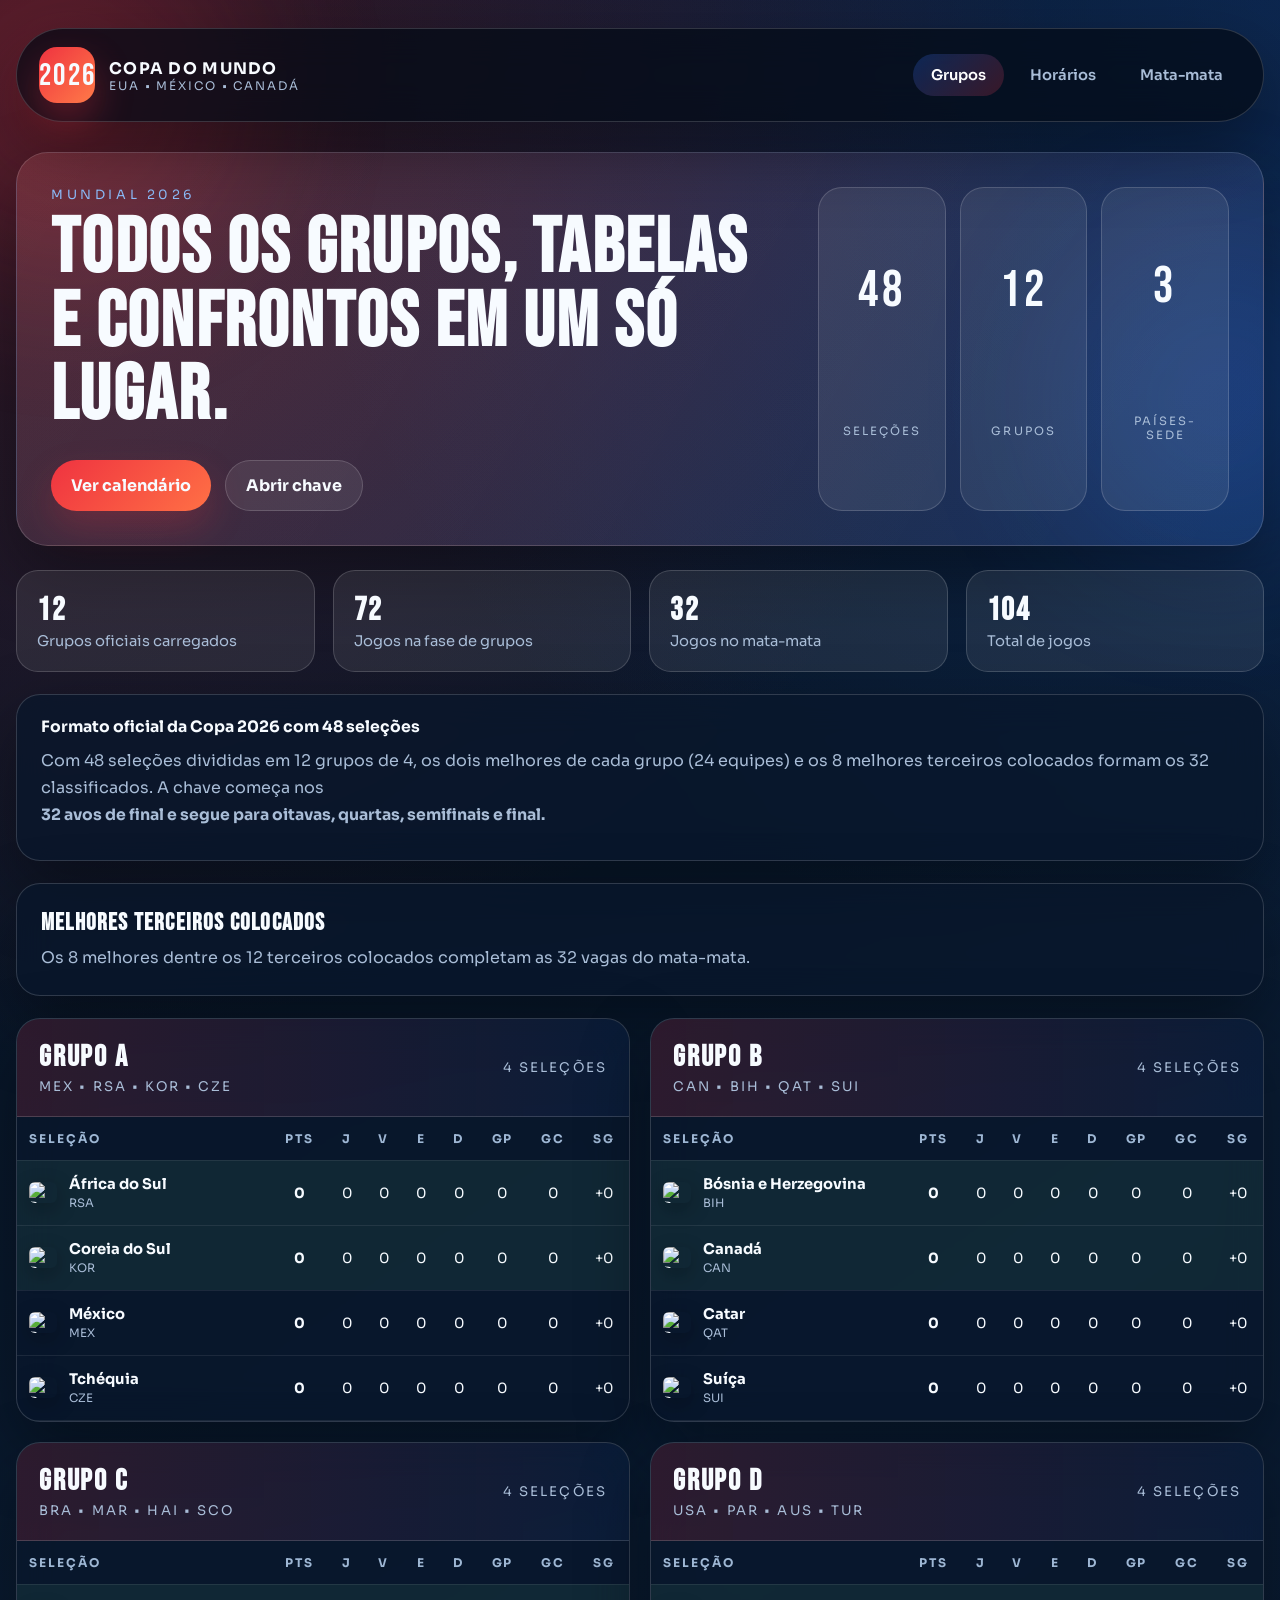
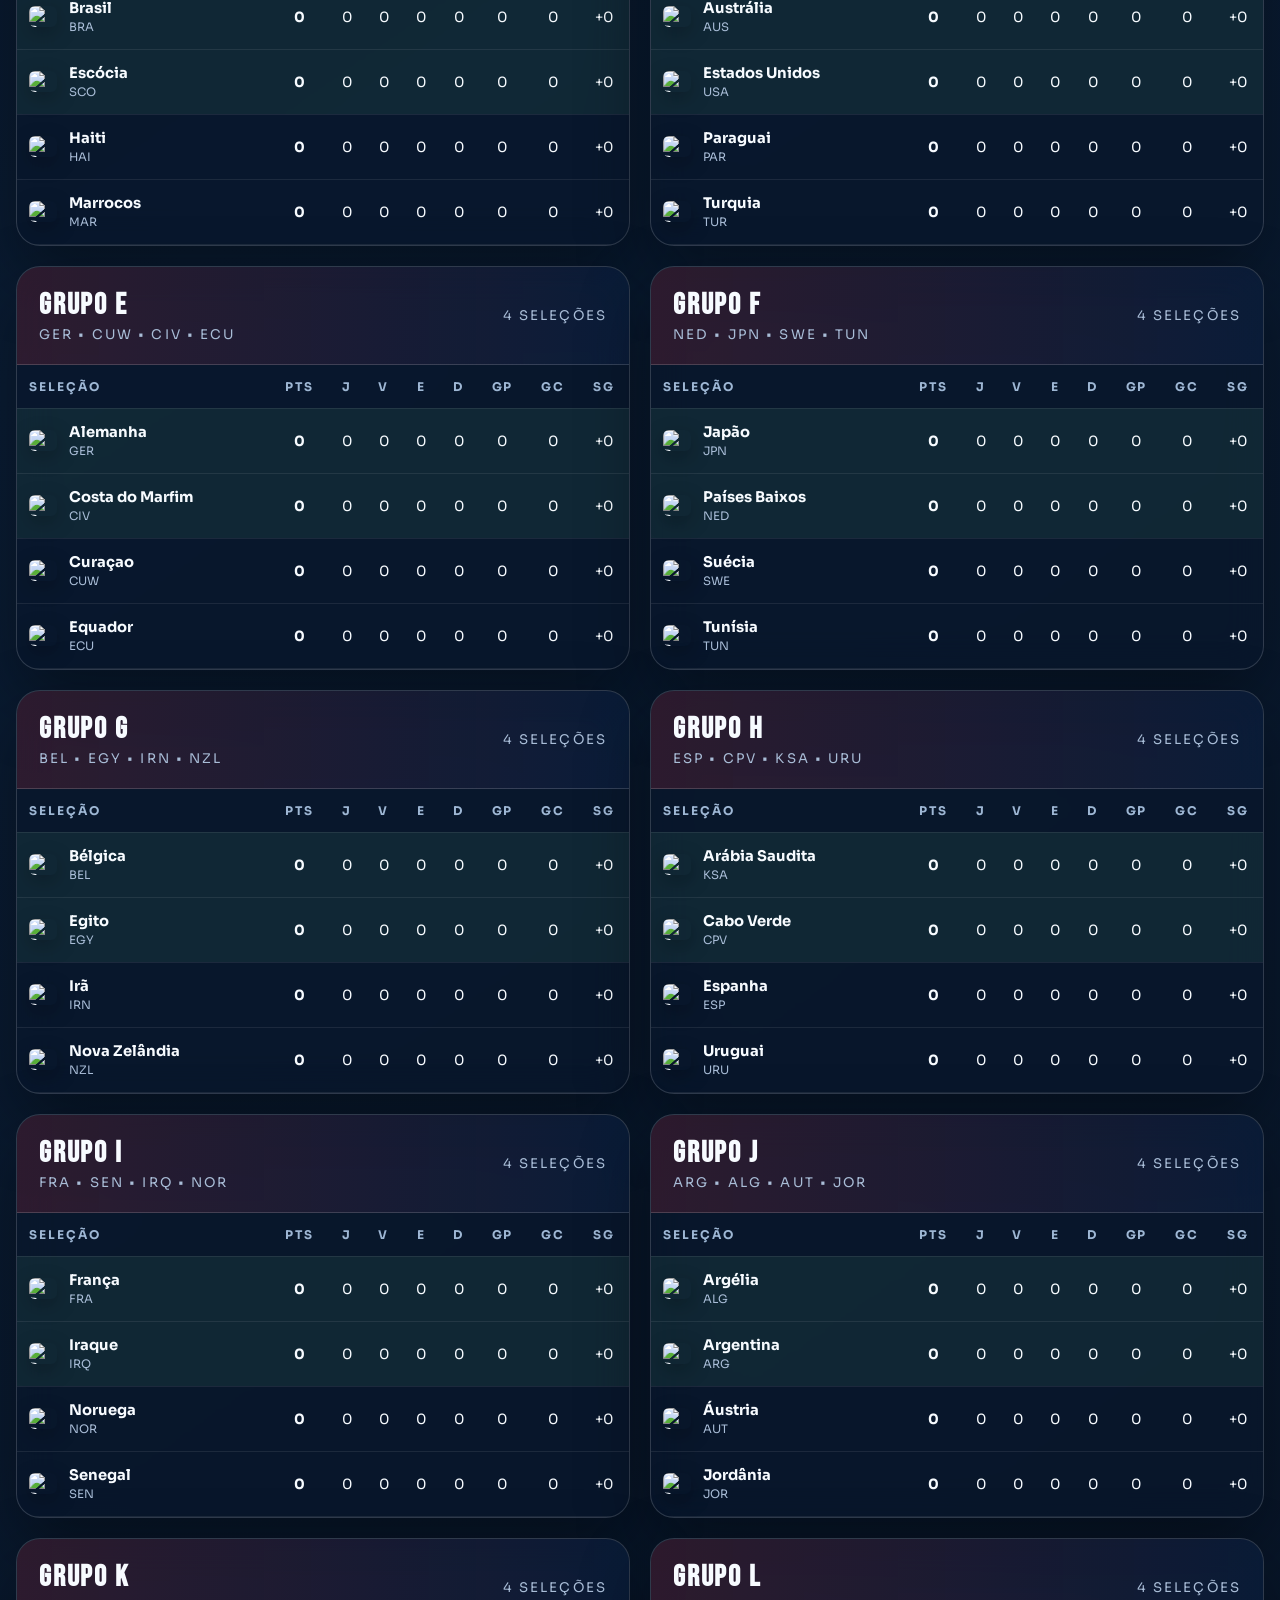
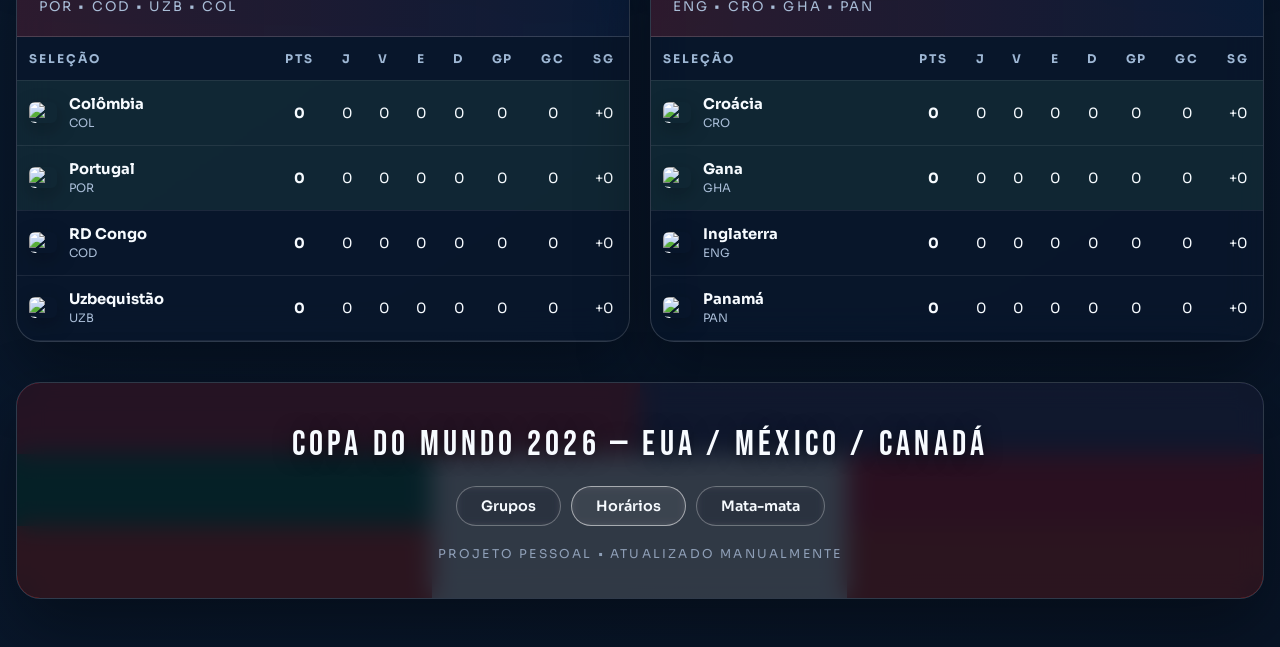
==== index.html @ 12b514e2 "Add files via upload" ====
<!DOCTYPE html>
<html lang="pt-BR">
<head>
  <meta charset="UTF-8">
  <meta name="viewport" content="width=device-width, initial-scale=1.0">
  <title>Copa do Mundo 2026 | Grupos</title>
  <link rel="preconnect" href="https://fonts.googleapis.com">
  <link rel="preconnect" href="https://fonts.gstatic.com" crossorigin>
  <link href="https://fonts.googleapis.com/css2?family=Bebas+Neue&family=Sora:wght@300;400;500;600;700;800&display=swap" rel="stylesheet">
  <link rel="stylesheet" href="style.css">
  <script defer src="script.js"></script>
</head>
<body data-page="grupos">
  <div class="bg-orb orb-red"></div>
  <div class="bg-orb orb-blue"></div>
  <div class="site-shell">
    <header class="topbar">
      <a class="brand" href="index.html">
        <span class="brand-mark">2026</span>
        <span class="brand-text">
          <strong>Copa do Mundo</strong>
          <small>EUA • México • Canadá</small>
        </span>
      </a>
      <nav class="menu" aria-label="Navegação principal">
        <a href="index.html" aria-current="page">Grupos</a>
        <a href="horarios.html">Horários</a>
        <a href="mata-mata.html">Mata-mata</a>
      </nav>
    </header>

    <main>
      <section class="hero">
        <div class="hero-copy">
          <p class="eyebrow">Mundial 2026</p>
          <h1>Todos os grupos, tabelas e confrontos em um só lugar.</h1>
          <div class="hero-actions">
            <a class="button button-primary" href="horarios.html">Ver calendário</a>
            <a class="button button-secondary" href="mata-mata.html">Abrir chave</a>
          </div>
        </div>
        <div class="hero-panel">
          <div class="hero-stat">
            <span>48</span>
            <small>seleções</small>
          </div>
          <div class="hero-stat">
            <span>12</span>
            <small>grupos</small>
          </div>
          <div class="hero-stat">
            <span>3</span>
            <small>países-sede</small>
          </div>
        </div>
      </section>

      <section id="page-content" class="page-content"></section>
    </main>

    <footer class="site-footer">
      <div class="footer-flag" aria-hidden="true">
        <div class="flag-usa"></div>
        <div class="flag-mexico"></div>
        <div class="flag-canada"></div>
      </div>
      <div class="footer-body">
        <p class="footer-title">Copa do Mundo 2026 — EUA / México / Canadá</p>
        <nav class="footer-nav" aria-label="Navegação rodapé">
          <a href="index.html">Grupos</a>
          <a href="horarios.html" aria-current="page">Horários</a>
          <a href="mata-mata.html">Mata-mata</a>
        </nav>
        <p class="footer-credits">Projeto pessoal &bull; Atualizado manualmente</p>
      </div>
    </footer>
  </div>
</body>
</html>
---- style.css ----
/* style.css */
:root {
  --bg: #07111f;
  --bg-soft: rgba(9, 23, 43, 0.72);
  --panel: rgba(255, 255, 255, 0.08);
  --panel-strong: rgba(255, 255, 255, 0.12);
  --border: rgba(255, 255, 255, 0.16);
  --text: #f7fbff;
  --muted: #a9bdd7;
  --accent-red: #ef3340;
  --accent-blue: #2274ff;
  --accent-ice: #dcecff;
  --accent-white: #ffffff;
  --success: #66e29b;
  --shadow: 0 28px 70px rgba(0, 0, 0, 0.36);
  --radius: 24px;
  --radius-sm: 16px;
  --container: 1280px;
}

* {
  box-sizing: border-box;
}

html {
  scroll-behavior: smooth;
}

body {
  margin: 0;
  min-height: 100vh;
  font-family: "Sora", sans-serif;
  color: var(--text);
  background:
    radial-gradient(circle at top left, rgba(239, 51, 64, 0.22), transparent 26%),
    radial-gradient(circle at top right, rgba(34, 116, 255, 0.18), transparent 25%),
    linear-gradient(145deg, #07111f 0%, #0a1c33 42%, #081426 100%);
  overflow-x: hidden;
}

img {
  display: block;
  max-width: 100%;
}

a {
  color: inherit;
  text-decoration: none;
}

.bg-orb {
  position: fixed;
  inset: auto;
  border-radius: 999px;
  filter: blur(80px);
  opacity: 0.75;
  pointer-events: none;
  z-index: 0;
}

.orb-red {
  width: 360px;
  height: 360px;
  top: -80px;
  left: -110px;
  background: rgba(239, 51, 64, 0.28);
}

.orb-blue {
  width: 320px;
  height: 320px;
  right: -100px;
  top: 240px;
  background: rgba(34, 116, 255, 0.25);
}

.site-shell {
  position: relative;
  z-index: 1;
  width: min(calc(100% - 32px), var(--container));
  margin: 0 auto;
  padding: 28px 0 48px;
}

.topbar {
  display: flex;
  align-items: center;
  justify-content: space-between;
  gap: 20px;
  padding: 18px 22px;
  border: 1px solid var(--border);
  border-radius: 999px;
  background: rgba(4, 11, 22, 0.72);
  backdrop-filter: blur(18px);
  box-shadow: var(--shadow);
}

.brand {
  display: flex;
  align-items: center;
  gap: 14px;
}

.brand-mark {
  display: grid;
  place-items: center;
  width: 56px;
  height: 56px;
  border-radius: 18px;
  background: linear-gradient(135deg, var(--accent-red), #ff7a48);
  font-family: "Bebas Neue", sans-serif;
  font-size: 1.95rem;
  letter-spacing: 0.08em;
  box-shadow: 0 18px 38px rgba(239, 51, 64, 0.32);
}

.brand-text {
  display: flex;
  flex-direction: column;
}

.brand-text strong {
  font-size: 1rem;
  letter-spacing: 0.08em;
  text-transform: uppercase;
}

.brand-text small {
  color: var(--muted);
  font-size: 0.74rem;
  letter-spacing: 0.16em;
  text-transform: uppercase;
}

.menu {
  display: flex;
  align-items: center;
  gap: 8px;
  flex-wrap: wrap;
  justify-content: flex-end;
}

.menu a {
  padding: 12px 18px;
  border-radius: 999px;
  font-size: 0.92rem;
  font-weight: 600;
  color: var(--muted);
  transition: 180ms ease;
}

.menu a:hover,
.menu a[aria-current="page"] {
  color: var(--accent-white);
  background: linear-gradient(135deg, rgba(34, 116, 255, 0.24), rgba(239, 51, 64, 0.22));
}

.hero {
  display: grid;
  grid-template-columns: minmax(0, 1.35fr) minmax(260px, 0.75fr);
  gap: 28px;
  align-items: stretch;
  margin-top: 30px;
  padding: 34px;
  border-radius: 32px;
  border: 1px solid var(--border);
  background:
    linear-gradient(120deg, rgba(255, 255, 255, 0.07), rgba(255, 255, 255, 0.03)),
    linear-gradient(135deg, rgba(239, 51, 64, 0.13), rgba(34, 116, 255, 0.14));
  box-shadow: var(--shadow);
}

.hero-compact {
  grid-template-columns: 1fr;
}

.eyebrow {
  margin: 0 0 10px;
  color: #8fc0ff;
  font-size: 0.8rem;
  letter-spacing: 0.28em;
  text-transform: uppercase;
}

.hero h1 {
  margin: 0;
  font-family: "Bebas Neue", sans-serif;
  font-size: clamp(3.1rem, 6vw, 5.8rem);
  line-height: 0.96;
  letter-spacing: 0.03em;
}

.hero-text {
  max-width: 700px;
  margin: 18px 0 0;
  color: var(--muted);
  line-height: 1.7;
}

.hero-actions {
  display: flex;
  gap: 14px;
  flex-wrap: wrap;
  margin-top: 26px;
}

.button {
  display: inline-flex;
  align-items: center;
  justify-content: center;
  padding: 14px 20px;
  border-radius: 999px;
  font-weight: 700;
  transition: transform 180ms ease, box-shadow 180ms ease, background 180ms ease;
}

.button:hover {
  transform: translateY(-2px);
}

.button-primary {
  background: linear-gradient(135deg, var(--accent-red), #ff7045);
  box-shadow: 0 16px 36px rgba(239, 51, 64, 0.24);
}

.button-secondary {
  border: 1px solid var(--border);
  background: rgba(255, 255, 255, 0.08);
}

.hero-panel {
  display: grid;
  grid-template-columns: repeat(3, 1fr);
  gap: 14px;
}

.hero-stat {
  display: grid;
  place-items: center;
  min-height: 150px;
  padding: 20px;
  border-radius: 24px;
  border: 1px solid var(--border);
  background: rgba(255, 255, 255, 0.08);
  text-align: center;
}

.hero-stat span {
  display: block;
  font-family: "Bebas Neue", sans-serif;
  font-size: clamp(2.6rem, 4vw, 4rem);
  letter-spacing: 0.08em;
}

.hero-stat small {
  color: var(--muted);
  text-transform: uppercase;
  letter-spacing: 0.18em;
  font-size: 0.72rem;
}

.page-content {
  display: grid;
  gap: 22px;
  margin-top: 24px;
}

.section-card {
  border: 1px solid var(--border);
  border-radius: var(--radius);
  background: var(--bg-soft);
  backdrop-filter: blur(18px);
  box-shadow: var(--shadow);
}

.section-header {
  display: flex;
  align-items: flex-end;
  justify-content: space-between;
  gap: 16px;
  padding: 24px 24px 0;
}

.section-header h2,
.section-header h3 {
  margin: 0;
  font-family: "Bebas Neue", sans-serif;
  letter-spacing: 0.05em;
}

.section-header p {
  margin: 8px 0 0;
  color: var(--muted);
  line-height: 1.6;
}

.stats-strip {
  display: grid;
  grid-template-columns: repeat(4, minmax(0, 1fr));
  gap: 18px;
}

.stat-card {
  padding: 20px;
  border: 1px solid var(--border);
  border-radius: 22px;
  background: var(--panel);
}

.stat-card strong {
  display: block;
  font-size: 2rem;
  font-family: "Bebas Neue", sans-serif;
  letter-spacing: 0.06em;
}

.stat-card span {
  color: var(--muted);
  font-size: 0.92rem;
}

.note-card {
  padding: 22px 24px;
}

.note-card strong {
  display: block;
  margin-bottom: 10px;
  font-size: 0.98rem;
}

.note-card p {
  margin: 0;
  color: var(--muted);
  line-height: 1.7;
}

.best-list {
  display: grid;
  grid-template-columns: repeat(4, minmax(0, 1fr));
  gap: 14px;
  padding: 0 24px 24px;
}

.best-team {
  display: flex;
  align-items: center;
  gap: 12px;
  padding: 14px 16px;
  border-radius: 18px;
  border: 1px solid var(--border);
  background: rgba(255, 255, 255, 0.05);
}

.best-rank {
  display: inline-flex;
  align-items: center;
  justify-content: center;
  min-width: 42px;
  height: 42px;
  border-radius: 14px;
  background: linear-gradient(135deg, rgba(34, 116, 255, 0.32), rgba(239, 51, 64, 0.3));
  font-weight: 700;
}

.team-meta {
  min-width: 0;
}

.team-meta strong,
.team-meta span {
  display: block;
}

.team-meta strong {
  font-size: 0.95rem;
}

.team-meta span {
  margin-top: 4px;
  color: var(--muted);
  font-size: 0.78rem;
}

.groups-grid {
  display: grid;
  grid-template-columns: repeat(2, minmax(0, 1fr));
  gap: 20px;
}

.group-card {
  overflow: hidden;
}

.group-head {
  display: flex;
  align-items: center;
  justify-content: space-between;
  gap: 14px;
  padding: 20px 22px;
  border-bottom: 1px solid var(--border);
  background: linear-gradient(90deg, rgba(239, 51, 64, 0.16), rgba(34, 116, 255, 0.06));
}

.group-head h3 {
  margin: 0;
  font-family: "Bebas Neue", sans-serif;
  font-size: 1.9rem;
  letter-spacing: 0.06em;
}

.group-head span {
  color: var(--muted);
  font-size: 0.83rem;
  letter-spacing: 0.16em;
  text-transform: uppercase;
}

.table-wrap {
  overflow-x: auto;
}

table {
  width: 100%;
  border-collapse: collapse;
}

th,
td {
  padding: 14px 12px;
  border-bottom: 1px solid rgba(255, 255, 255, 0.08);
  text-align: center;
  font-size: 0.88rem;
}

th:first-child,
td:first-child {
  text-align: left;
}

th {
  color: #9eb7d4;
  font-size: 0.75rem;
  text-transform: uppercase;
  letter-spacing: 0.16em;
}

tbody tr:hover {
  background: rgba(255, 255, 255, 0.04);
}

.team-cell {
  display: flex;
  align-items: center;
  gap: 12px;
  min-width: 210px;
}

.team-cell img,
.match-team img,
.best-team img,
.qualified-card img {
  width: 28px;
  height: 21px;
  object-fit: cover;
  border-radius: 6px;
  box-shadow: 0 6px 20px rgba(0, 0, 0, 0.25);
}

.team-cell strong,
.match-team strong {
  display: block;
  font-size: 0.92rem;
}

.team-cell small,
.match-team small {
  color: var(--muted);
  font-size: 0.73rem;
}

.qualified {
  background: rgba(102, 226, 155, 0.08);
}

.schedule-grid {
  display: grid;
  gap: 20px;
}

.schedule-group {
  padding: 24px;
}

.round-block + .round-block {
  margin-top: 20px;
}

.round-title {
  margin: 0 0 12px;
  font-size: 0.88rem;
  color: #90c0ff;
  text-transform: uppercase;
  letter-spacing: 0.18em;
}

.matches-grid {
  display: grid;
  grid-template-columns: repeat(2, minmax(0, 1fr));
  gap: 14px;
}

.match-card {
  padding: 18px;
  border: 1px solid var(--border);
  border-radius: 20px;
  background: rgba(255, 255, 255, 0.05);
}

.match-meta {
  display: flex;
  gap: 10px;
  flex-wrap: wrap;
  margin-bottom: 16px;
  color: var(--muted);
  font-size: 0.72rem;
  letter-spacing: 0.12em;
  text-transform: uppercase;
}

.match-body {
  display: grid;
  grid-template-columns: minmax(0, 1fr) auto minmax(0, 1fr);
  gap: 12px;
  align-items: center;
}

.match-team {
  display: flex;
  align-items: center;
  gap: 10px;
  min-width: 0;
}

.match-team.away {
  justify-content: flex-end;
  text-align: right;
}

.score-badge {
  min-width: 84px;
  padding: 10px 12px;
  border-radius: 14px;
  background: linear-gradient(135deg, rgba(34, 116, 255, 0.2), rgba(239, 51, 64, 0.2));
  font-family: "Bebas Neue", sans-serif;
  font-size: 1.5rem;
  letter-spacing: 0.08em;
  text-align: center;
}

.phase-wrapper {
  display: grid;
  gap: 16px;
}

.phase-title {
  display: flex;
  align-items: center;
  justify-content: space-between;
  gap: 12px;
  padding: 0 4px;
}

.phase-title h2 {
  margin: 0;
  font-family: "Bebas Neue", sans-serif;
  font-size: 2rem;
  letter-spacing: 0.06em;
}

.phase-title span {
  color: var(--muted);
  font-size: 0.8rem;
  text-transform: uppercase;
  letter-spacing: 0.16em;
}

.bracket-board {
  padding: 26px;
}

.bracket-grid {
  display: grid;
  grid-template-columns: repeat(4, minmax(0, 1fr));
  gap: 18px;
  align-items: start;
}

.bracket-column {
  display: grid;
  gap: 18px;
}

.bracket-column h3 {
  margin: 0;
  padding-bottom: 10px;
  border-bottom: 1px solid var(--border);
  font-family: "Bebas Neue", sans-serif;
  font-size: 1.8rem;
  letter-spacing: 0.06em;
}

.bracket-match {
  position: relative;
  padding: 18px;
  border: 1px solid var(--border);
  border-radius: 22px;
  background: rgba(255, 255, 255, 0.05);
  min-height: 150px;
}

.bracket-match::after {
  content: "";
  position: absolute;
  inset: auto 20px 16px;
  height: 1px;
  background: linear-gradient(90deg, rgba(239, 51, 64, 0.28), rgba(34, 116, 255, 0.28));
}

.bracket-top {
  display: flex;
  justify-content: space-between;
  gap: 12px;
  margin-bottom: 14px;
  color: var(--muted);
  font-size: 0.72rem;
  text-transform: uppercase;
  letter-spacing: 0.14em;
}

.bracket-teams {
  display: grid;
  gap: 12px;
}

.bracket-team {
  display: flex;
  align-items: center;
  justify-content: space-between;
  gap: 10px;
}

.bracket-team .match-team {
  flex: 1;
}

.team-score {
  min-width: 34px;
  text-align: center;
  font-family: "Bebas Neue", sans-serif;
  font-size: 1.45rem;
  letter-spacing: 0.08em;
}

.winner-tag {
  display: inline-flex;
  align-items: center;
  gap: 6px;
  margin-top: 16px;
  padding: 8px 12px;
  border-radius: 999px;
  background: rgba(102, 226, 155, 0.12);
  color: #9ff3bf;
  font-size: 0.74rem;
  text-transform: uppercase;
  letter-spacing: 0.14em;
}

.qualified-grid {
  display: grid;
  grid-template-columns: repeat(4, minmax(0, 1fr));
  gap: 14px;
  padding: 0 24px 24px;
}

.qualified-card {
  display: flex;
  align-items: center;
  gap: 12px;
  padding: 14px 16px;
  border-radius: 18px;
  border: 1px solid var(--border);
  background: rgba(255, 255, 255, 0.05);
}

.qualified-card strong {
  display: block;
  font-size: 0.92rem;
}

.qualified-card span {
  display: block;
  margin-top: 4px;
  color: var(--muted);
  font-size: 0.74rem;
}

.loading,
.error-state {
  padding: 32px;
  border: 1px solid var(--border);
  border-radius: var(--radius);
  background: var(--bg-soft);
  text-align: center;
  color: var(--muted);
}

/* ===== SITE FOOTER (BANDEIRA) ===== */
.site-footer {
  position: relative;
  margin-top: 40px;
  border-radius: 24px;
  overflow: hidden;
  border: 1px solid var(--border);
  box-shadow: var(--shadow);
}

.footer-flag {
  position: absolute;
  inset: 0;
  display: flex;
  flex-direction: column;
  pointer-events: none;
}

.flag-usa {
  flex: 1;
  background: linear-gradient(90deg, #b22234 0% 50%, #3c3b6e 50% 100%);
  opacity: 0.68;
}

.flag-mexico {
  flex: 1;
  background: linear-gradient(90deg, #006847 0% 33.3%, #f4f4f4 33.3% 66.6%, #ce1126 66.6% 100%);
  opacity: 0.68;
}

.flag-canada {
  flex: 1;
  background: linear-gradient(90deg, #d52b1e 0% 33.3%, #f4f4f4 33.3% 66.6%, #d52b1e 66.6% 100%);
  opacity: 0.68;
}

.footer-body {
  position: relative;
  z-index: 1;
  display: flex;
  flex-direction: column;
  align-items: center;
  gap: 20px;
  padding: 40px 24px 36px;
  background: rgba(7, 17, 31, 0.74);
  backdrop-filter: blur(12px);
  text-align: center;
}

.footer-title {
  margin: 0;
  font-family: "Bebas Neue", sans-serif;
  font-size: clamp(1.5rem, 3.5vw, 2.2rem);
  letter-spacing: 0.12em;
  color: var(--text);
  text-shadow: 0 2px 18px rgba(0, 0, 0, 0.5);
}

.footer-nav {
  display: flex;
  align-items: center;
  gap: 10px;
  flex-wrap: wrap;
  justify-content: center;
}

.footer-nav a {
  padding: 10px 24px;
  border-radius: 999px;
  font-size: 0.9rem;
  font-weight: 600;
  color: var(--text);
  border: 1px solid rgba(255, 255, 255, 0.28);
  background: rgba(255, 255, 255, 0.1);
  backdrop-filter: blur(4px);
  transition: background 180ms ease, border-color 180ms ease, transform 180ms ease;
}

.footer-nav a:hover {
  background: rgba(255, 255, 255, 0.2);
  border-color: rgba(255, 255, 255, 0.52);
  transform: translateY(-2px);
}

.footer-nav a[aria-current="page"] {
  background: rgba(255, 255, 255, 0.18);
  border-color: rgba(255, 255, 255, 0.52);
}

.footer-credits {
  margin: 0;
  color: rgba(169, 189, 215, 0.78);
  font-size: 0.76rem;
  letter-spacing: 0.18em;
  text-transform: uppercase;
}

@media (max-width: 1080px) {
  .hero,
  .stats-strip,
  .best-list,
  .qualified-grid,
  .groups-grid,
  .bracket-grid {
    grid-template-columns: 1fr;
  }

  .matches-grid {
    grid-template-columns: 1fr;
  }

  .hero-panel {
    grid-template-columns: repeat(3, minmax(0, 1fr));
  }
}

@media (max-width: 760px) {
  .site-shell {
    width: min(calc(100% - 20px), var(--container));
    padding-top: 16px;
  }

  .topbar {
    flex-direction: column;
    align-items: stretch;
    border-radius: 28px;
  }

  .brand {
    justify-content: center;
  }

  .menu {
    justify-content: center;
  }

  .hero {
    padding: 24px;
  }

  .hero-panel {
    grid-template-columns: 1fr;
  }

  .match-body {
    grid-template-columns: 1fr;
  }

  .match-team.away {
    justify-content: flex-start;
    text-align: left;
  }

  .score-badge {
    width: fit-content;
    margin: 0 auto;
  }

  .group-head {
    flex-direction: column;
    align-items: flex-start;
  }

  th,
  td {
    padding: 12px 10px;
  }
}
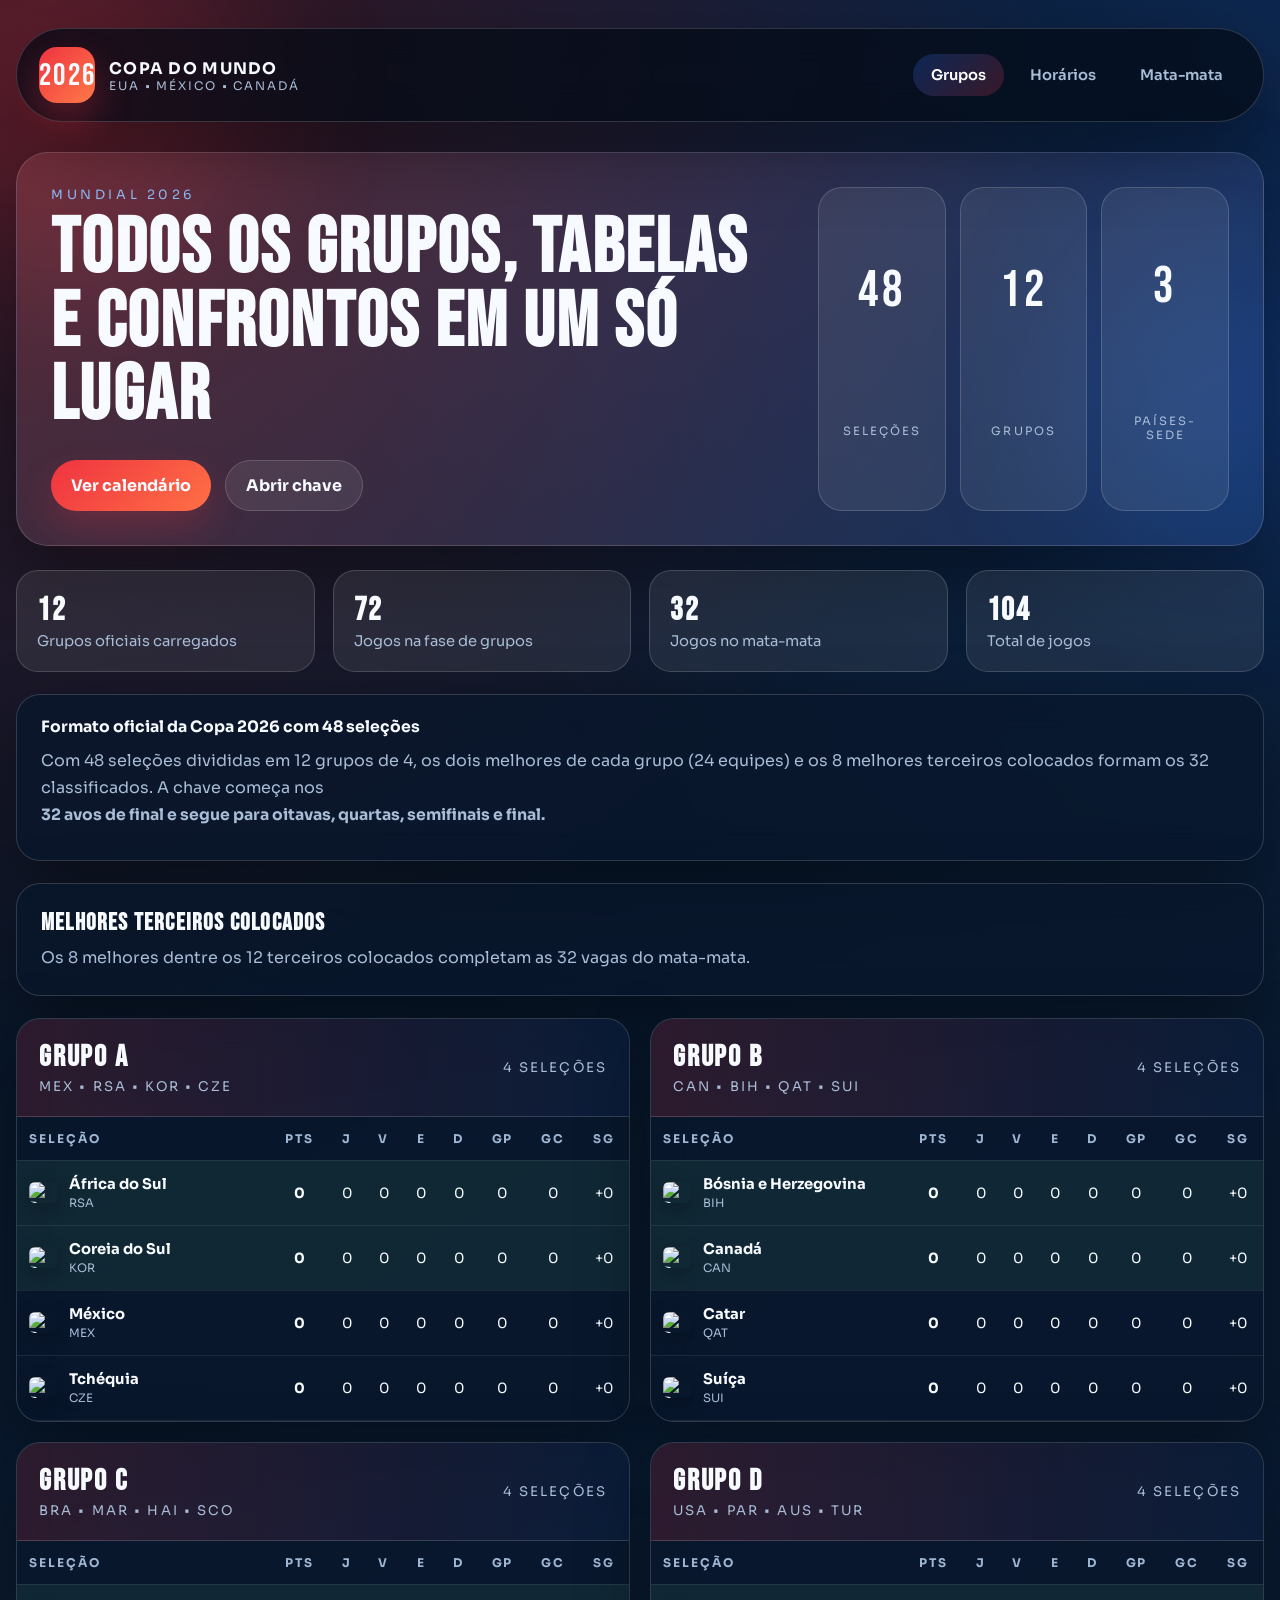
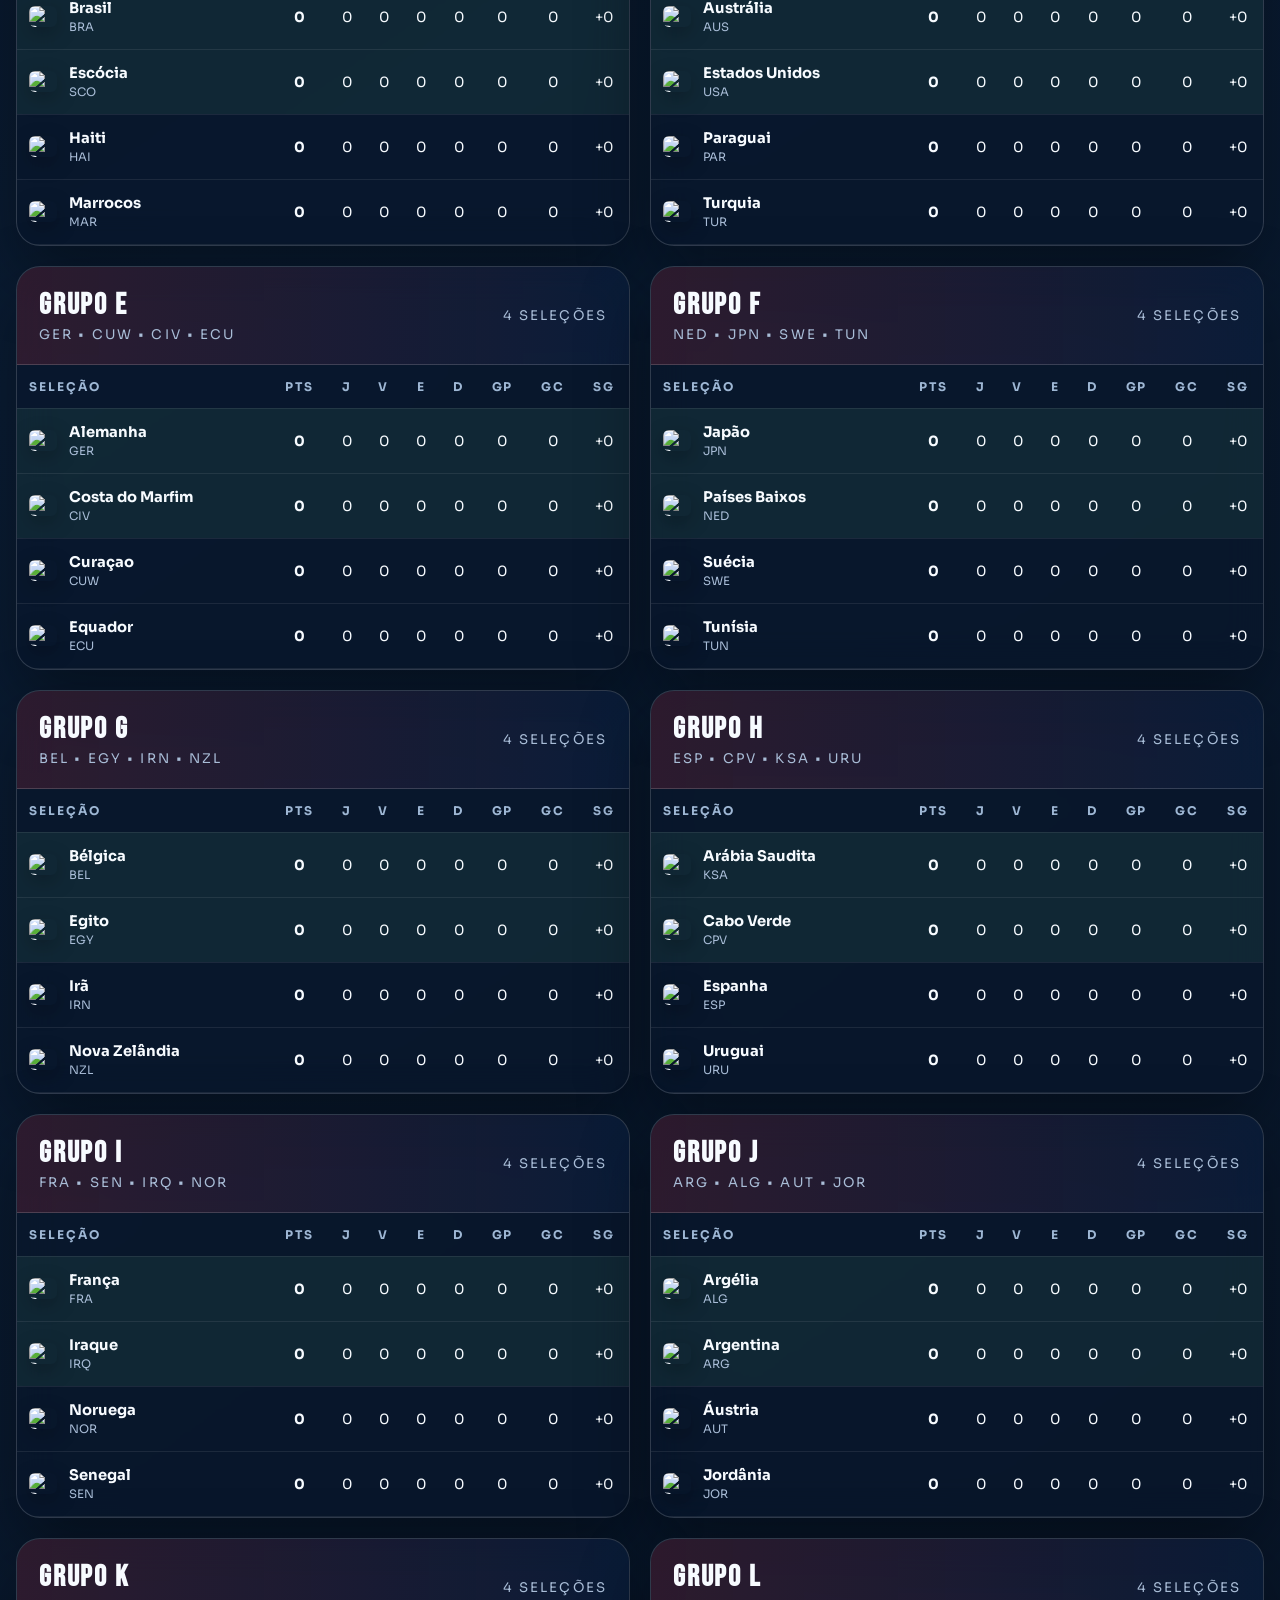
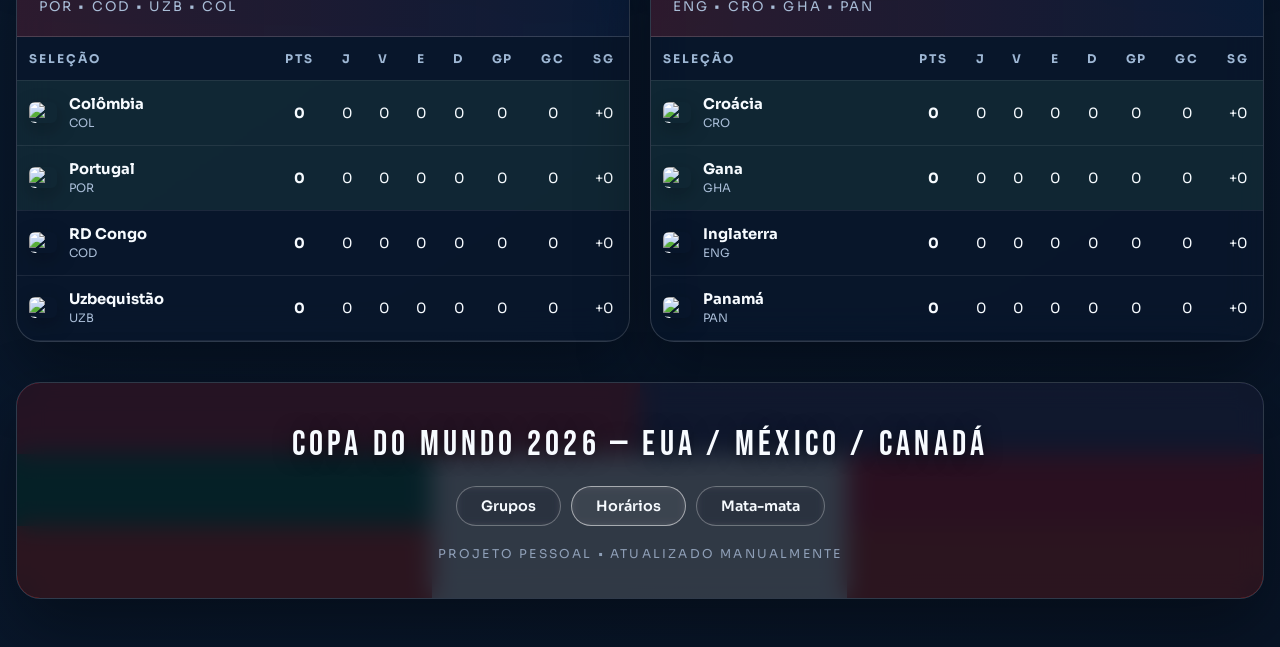
==== commit ae0c4c2c: "ajustando responsividade no mobile e fazendo outras alterações" ====
--- a/index.html
+++ b/index.html
@@ -33,7 +33,7 @@
       <section class="hero">
         <div class="hero-copy">
           <p class="eyebrow">Mundial 2026</p>
-          <h1>Todos os grupos, tabelas e confrontos em um só lugar.</h1>
+          <h1>Todos os grupos, tabelas e confrontos em um só lugar</h1>
           <div class="hero-actions">
             <a class="button button-primary" href="horarios.html">Ver calendário</a>
             <a class="button button-secondary" href="mata-mata.html">Abrir chave</a>
